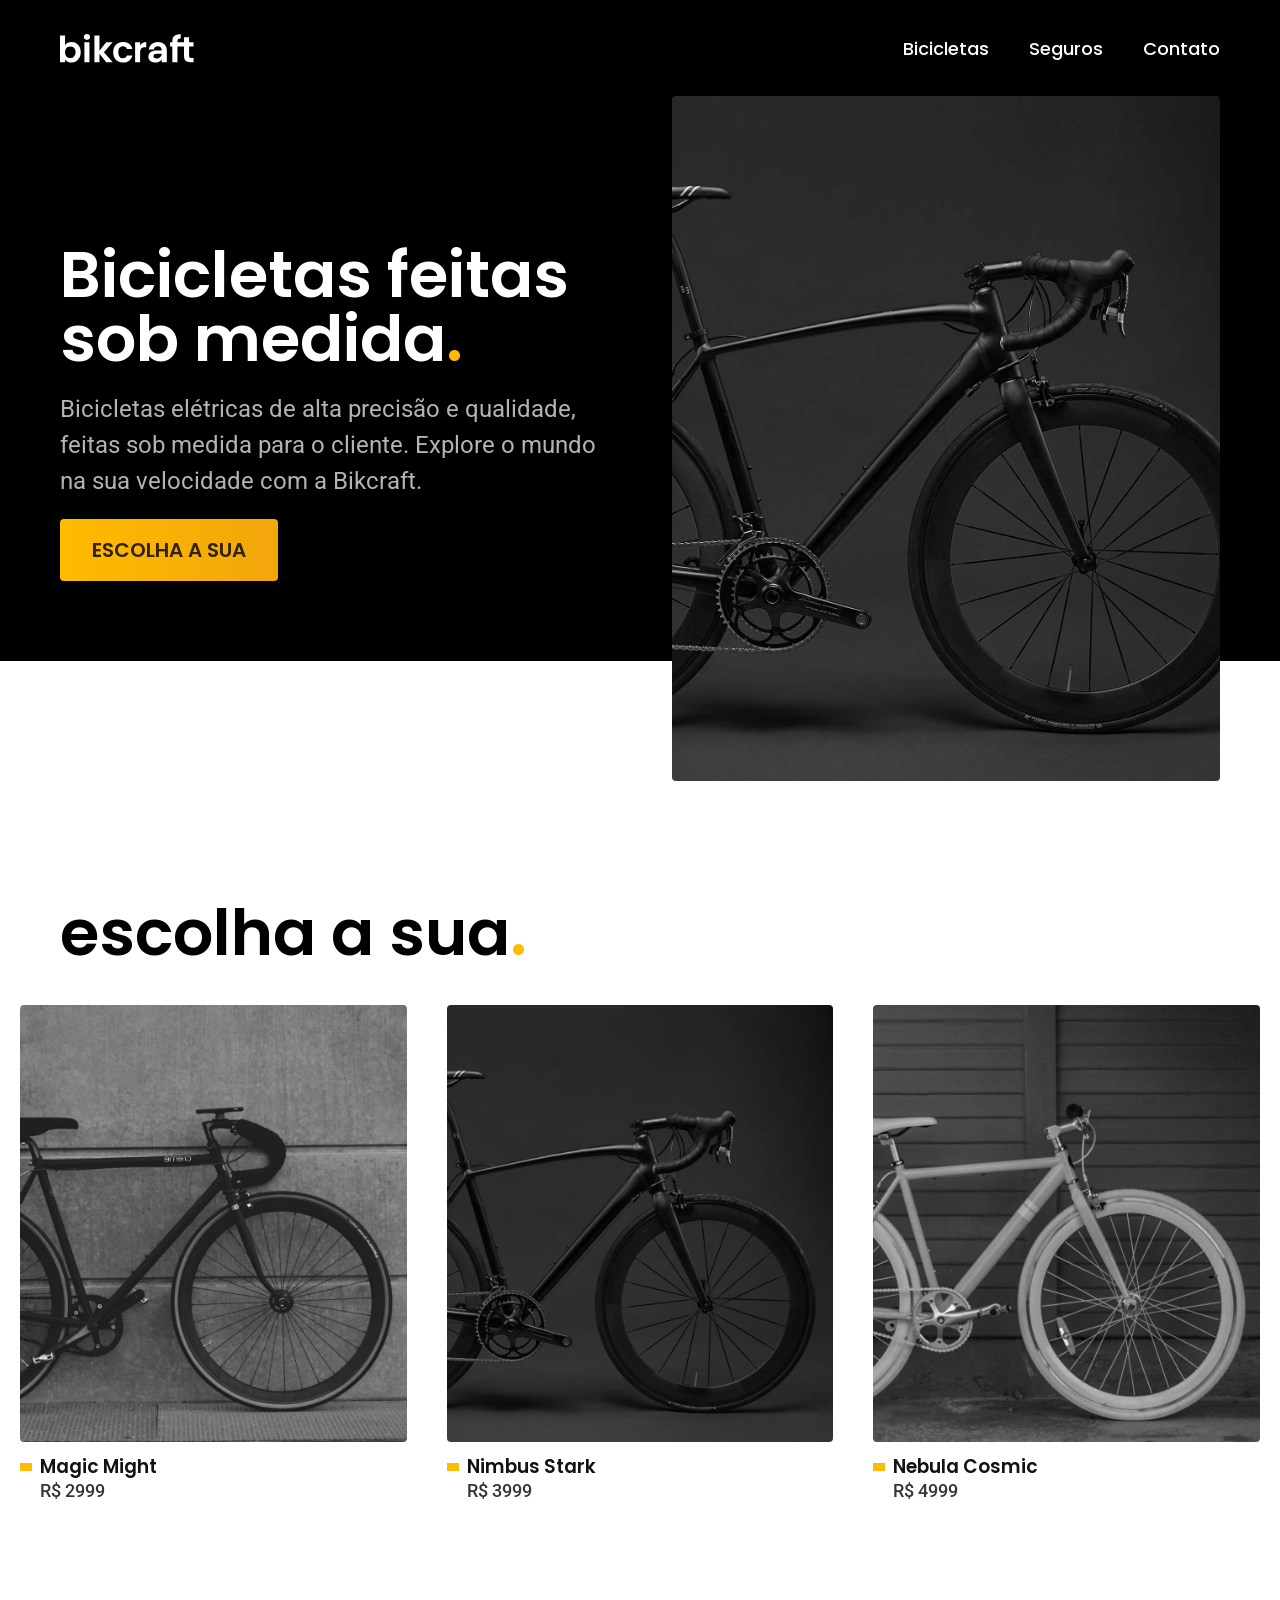
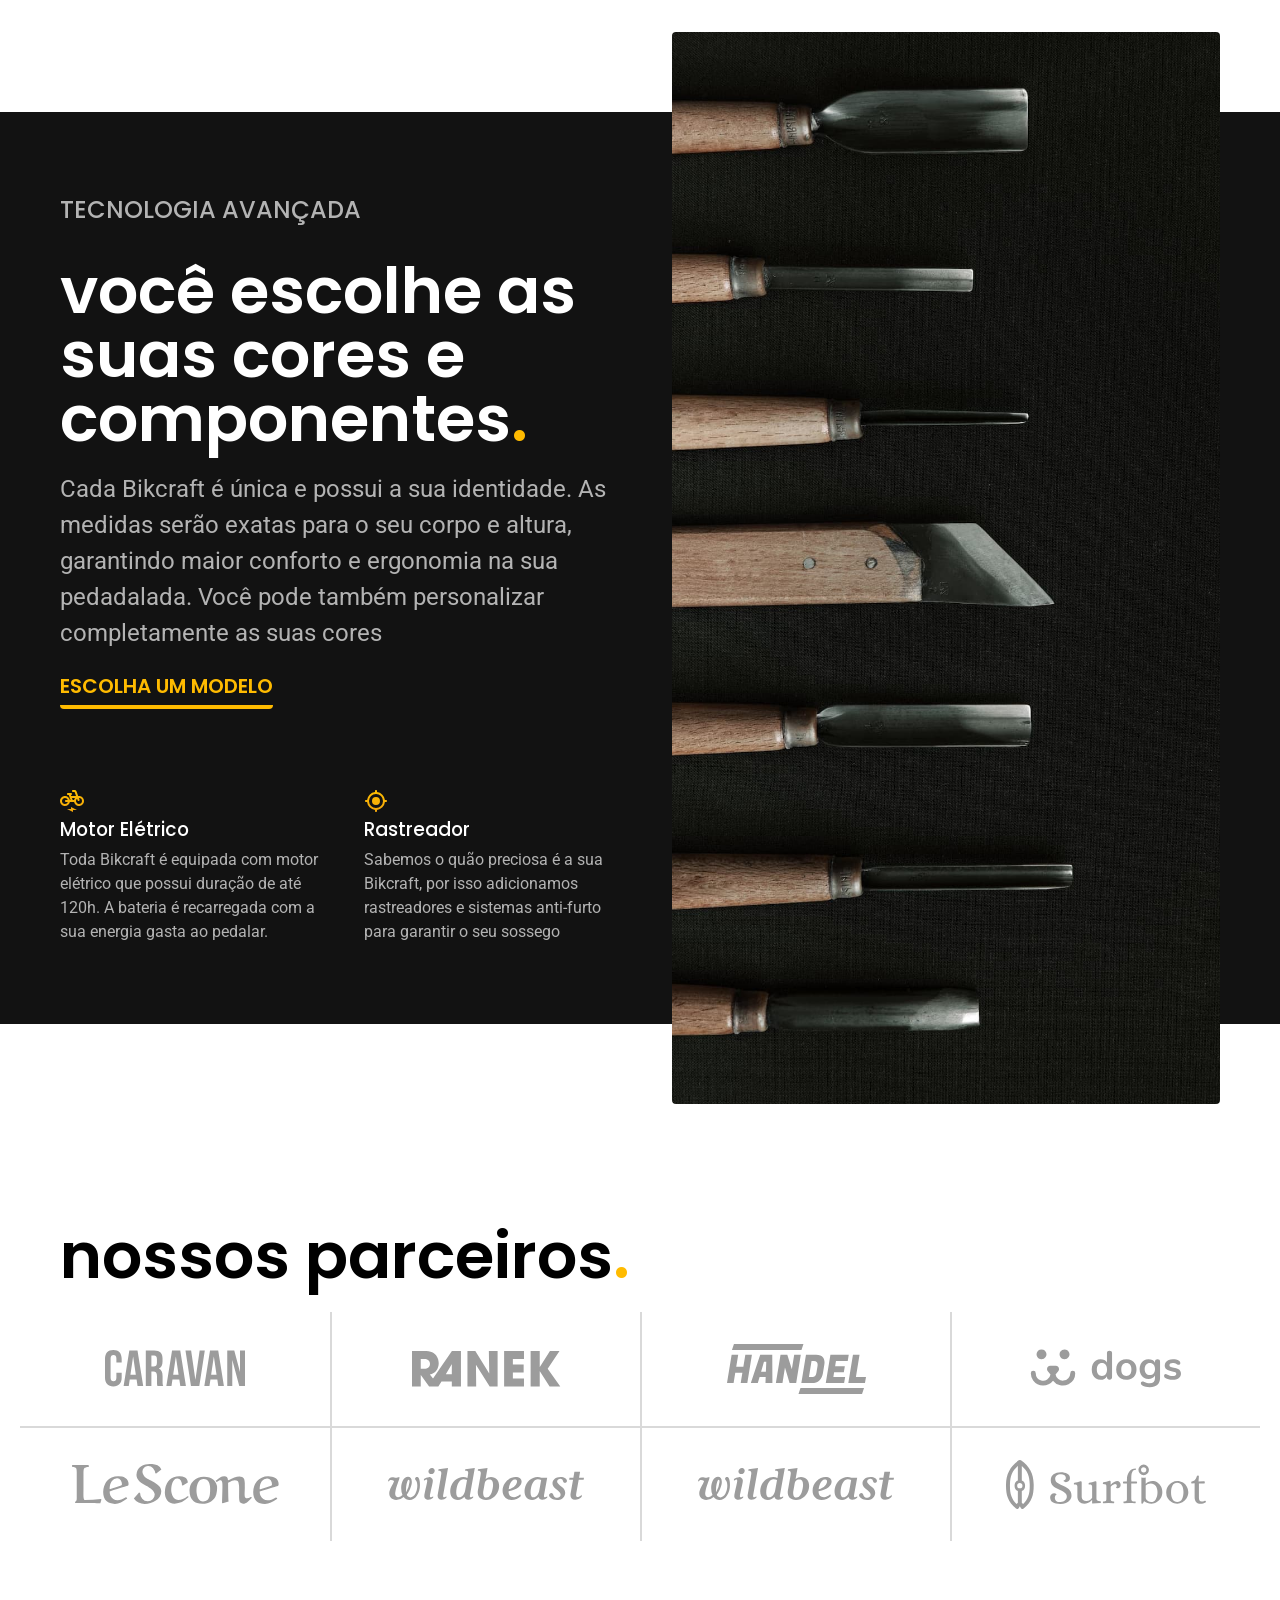
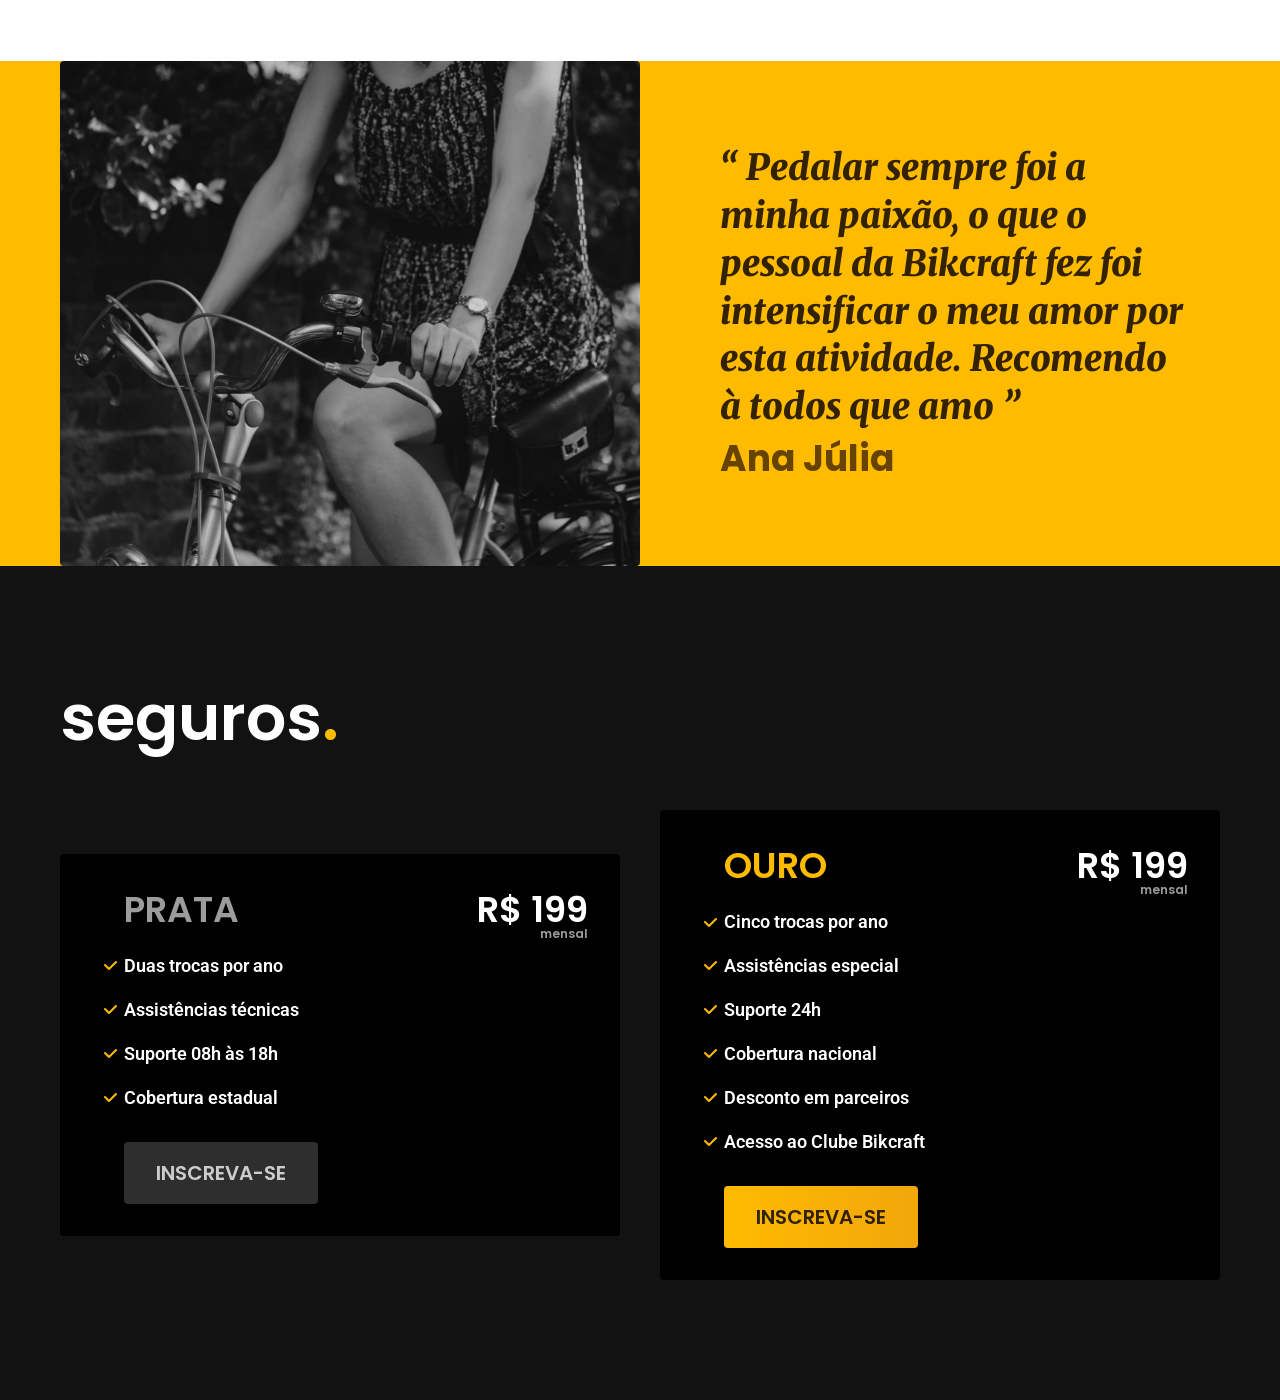
==== index.html @ 962ad700 "Adicionando seção de seguros" ====
<!DOCTYPE html>
<html lang="pt-br">

<head>
    <meta charset="UTF-8">
    <meta name="viewport" content="width=device-width, initial-scale=1.0">
    <link rel="preconnect" href="https://fonts.googleapis.com">
    <link rel="preconnect" href="https://fonts.gstatic.com" crossorigin>
    <link
        href="https://fonts.googleapis.com/css2?family=Merriweather:ital,opsz,wght@0,18..144,300..900;1,18..144,300..900&family=Poppins:ital,wght@0,100;0,200;0,300;0,400;0,500;0,600;0,700;0,800;0,900;1,100;1,200;1,300;1,400;1,500;1,600;1,700;1,800;1,900&family=Roboto:ital,wght@0,100..900;1,100..900&display=swap"
        rel="stylesheet">
    <link rel="stylesheet" href="./styles/styles.css">
    <title>Bikcraft</title>
</head>

<body>
    <header class="header">
        <div class="container">
            <img src="./assets/img/bikcraft.svg" alt="Logo da Bikcraft">
            <ul class=" header_links">
                <li><a href="./index.html">Bicicletas</a></li>
                <li><a href="./sobre.html">Seguros</a></li>
                <li><a href="./contato.html">Contato</a></li>
            </ul>
        </div>
    </header>
    <main class="principal">
        <div class="container">
            <div class="main_conteudo">
                <h1 class="titulo">Bicicletas feitas sob medida<span class="ponto">.</span></h1>
                <p class="texto">Bicicletas elétricas de alta precisão e qualidade,
                    feitas sob medida para o cliente. Explore o mundo na sua velocidade com a Bikcraft.</p>
                <a href="#" class="botao">Escolha a sua</a>
            </div>
            <picture>
                <img src="./assets/img/fotos/introducao.jpg" alt="foto de uma bicicleta da bikcraft">
            </picture>
        </div>
    </main>
    <article class="bicicletas espacamento">
        <h2 class="titulo preto container">escolha a sua<span class="ponto">.</span></h2>
        <ul class="bicicletas_lista container">
            <li class="bicicleta_card">
                <a href="#">
                    <img src="./assets/img/bicicletas/magic-home.jpg" alt="">
                    <h3>Magic Might</h3>
                    <span>R$ 2999</span>
                </a>
            </li>
            <li class="bicicleta_card">
                <a href="#">
                    <img src="./assets/img/bicicletas/nimbus-home.jpg" alt="">
                    <h3>Nimbus Stark</h3>
                    <span>R$ 3999</span>
                </a>
            </li>
            <li class="bicicleta_card">
                <a href="#">
                    <img src="./assets/img/bicicletas/nebula-home.jpg" alt="">
                    <h3>Nebula Cosmic</h3>
                    <span>R$ 4999</span>
                </a>
            </li>
        </ul>
    </article>
    <article class="tecnologias bg-preto">
        <div class="container">
            <div class="tecnologias_conteudo">
                <span class="span_texto">Tecnologia avançada</span>
                <h2 class="titulo">você escolhe as suas cores e componentes<span class="ponto">.</span></h2>
                <p class="texto">Cada Bikcraft é única e possui a sua identidade. As medidas serão exatas para o seu
                    corpo e
                    altura, garantindo maior conforto e ergonomia na sua pedadalada. Você pode também personalizar
                    completamente
                    as suas cores</p>
                <a href="" class="botao">Escolha um modelo</a>
                <ul>
                    <li>
                        <img src="./assets/img/icones/eletrica.svg" alt="ícone de bicicleta elétrica">
                        <h3>Motor Elétrico</h3>
                        <p>Toda Bikcraft é equipada com motor elétrico que possui duração de até 120h. A bateria é
                            recarregada
                            com a sua energia gasta ao pedalar.</p>
                    </li>
                    <li>
                        <img src="./assets/img/icones/rastreador.svg" alt="ícone de rastreador">
                        <h3>Rastreador</h3>
                        <p>Sabemos o quão preciosa é a sua Bikcraft, por isso adicionamos rastreadores e sistemas
                            anti-furto
                            para garantir o seu sossego</p>
                    </li>
                </ul>
            </div>
            <picture>
                <img src="./assets/img/fotos/tecnologia.jpg" alt="">
            </picture>
        </div>
    </article>
    <section class="parcerias espacamento">
        <h2 class="titulo preto container">nossos parceiros<span class="ponto">.</span></h2>
        <ul class="container">
            <li><img src="./assets/img/parceiros/caravan.svg" alt="Logo da caravan"></li>
            <li><img src="./assets/img/parceiros/ranek.svg" alt="Logo da ranek"></li>
            <li><img src="./assets/img/parceiros/handel.svg" alt="Logo da Handel"></li>
            <li><img src="./assets/img/parceiros/dogs.svg" alt="Logo da Dogs"></li>
            <li><img src="./assets/img/parceiros/lescone.svg" alt="Logo da LeScone"></li>
            <li><img src="./assets/img/parceiros/wildbeast.svg" alt="Logo da FlexBlog"></li>
            <li><img src="./assets/img/parceiros/wildbeast.svg" alt="Logo da Wildbeast"></li>
            <li><img src="./assets/img/parceiros/surfbot.svg" alt="Logo da Surfbot"></li>
        </ul>
    </section>
    <section class="depoimento">
        <div class="container">
            <picture><img src="./assets/img/fotos/depoimento.jpg" alt="Foto de uma mulher em uma bicicleta"></picture>
            <div class="depoimento_conteudo">
                <blockquote>
                    <p>“ Pedalar sempre foi a minha paixão, o que o pessoal da Bikcraft fez foi intensificar o meu
                        amor
                        por
                        esta atividade. Recomendo à todos que amo ”</p><span>Ana Júlia</span>
                </blockquote>
            </div>
        </div>
    </section>
    <article class="seguros espacamento bg-preto">
        <h2 class="titulo container">seguros<span class="ponto">.</span></h2>
        <ul class="cards_lista container">
            <li class="card">
                <div class="card_conteudo">
                    <h3>Prata</h3>
                    <ul>
                        <li class="card_lista">Duas trocas por ano</li>
                        <li class="card_lista">Assistências técnicas</li>
                        <li class="card_lista">Suporte 08h às 18h</li>
                        <li class="card_lista">Cobertura estadual</li>
                    </ul>
                    <a href="#" class="botao secundario">Inscreva-se</a>
                </div>
                <div class="card_preco">
                    <span>R$ 199<span>mensal</span></span>
                </div>
            </li>
            <li class="card">
                <div class="card_conteudo">
                    <h3>Ouro</h3>
                    <ul>
                        <li class="card_lista">Cinco trocas por ano</li>
                        <li class="card_lista">Assistências especial</li>
                        <li class="card_lista">Suporte 24h</li>
                        <li class="card_lista">Cobertura nacional</li>
                        <li class="card_lista">Desconto em parceiros</li>
                        <li class="card_lista">Acesso ao Clube Bikcraft</li>
                    </ul>
                    <a href="#" class="botao">Inscreva-se</a>
                </div>
                <div class="card_preco">
                    <span>R$ 199<span>mensal</span></span>
                </div>
                </div>
            </li>
        </ul>
    </article>
</body>

</html>
---- styles/styles.css ----
/* utilitários */
@import './utility/variaveis.css';
@import './utility/components.css';

/* global */
@import './global/global.css';
@import './global/header.css';
@import './global/footer.css';

/* home */
@import './home/principal.css';
@import './home/bicicletas.css';
@import './home/tecnologias.css';
@import './home/parcerias.css';
@import './home/depoimento.css';
@import './home/seguros.css';
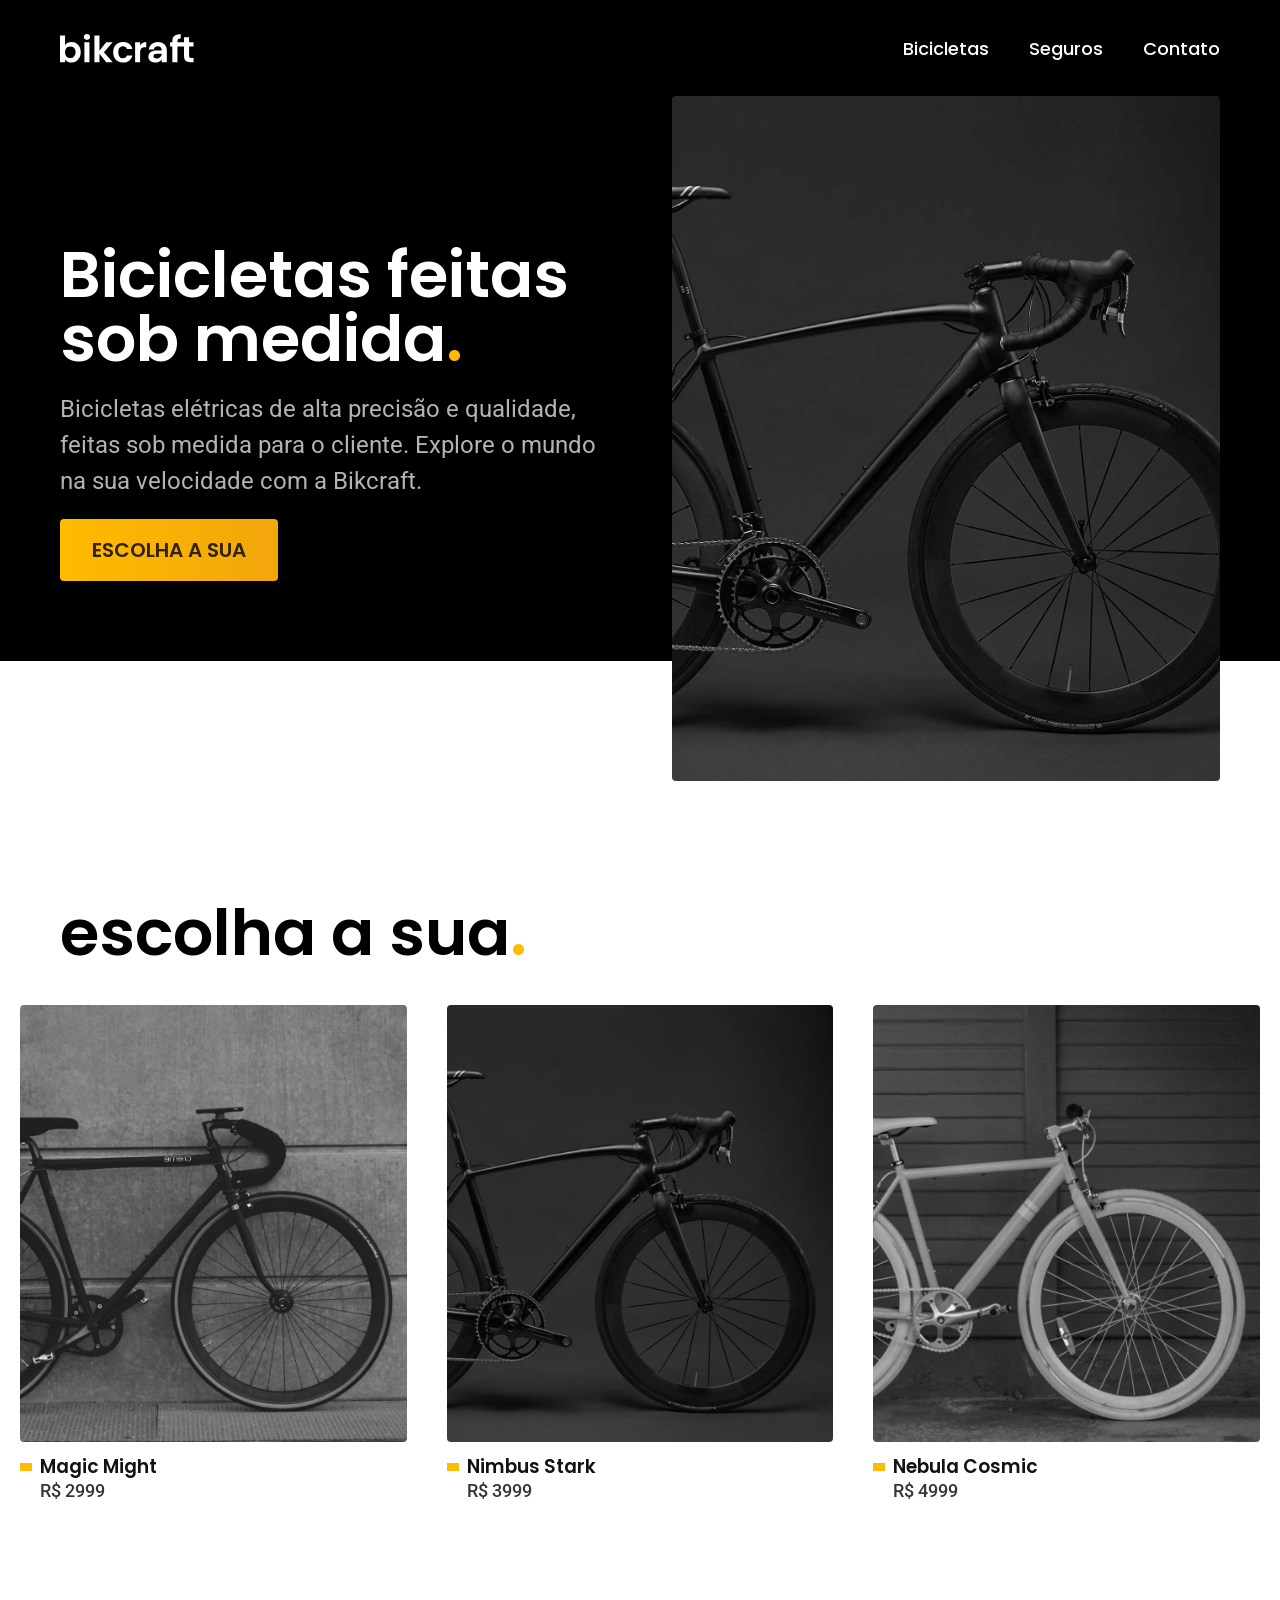
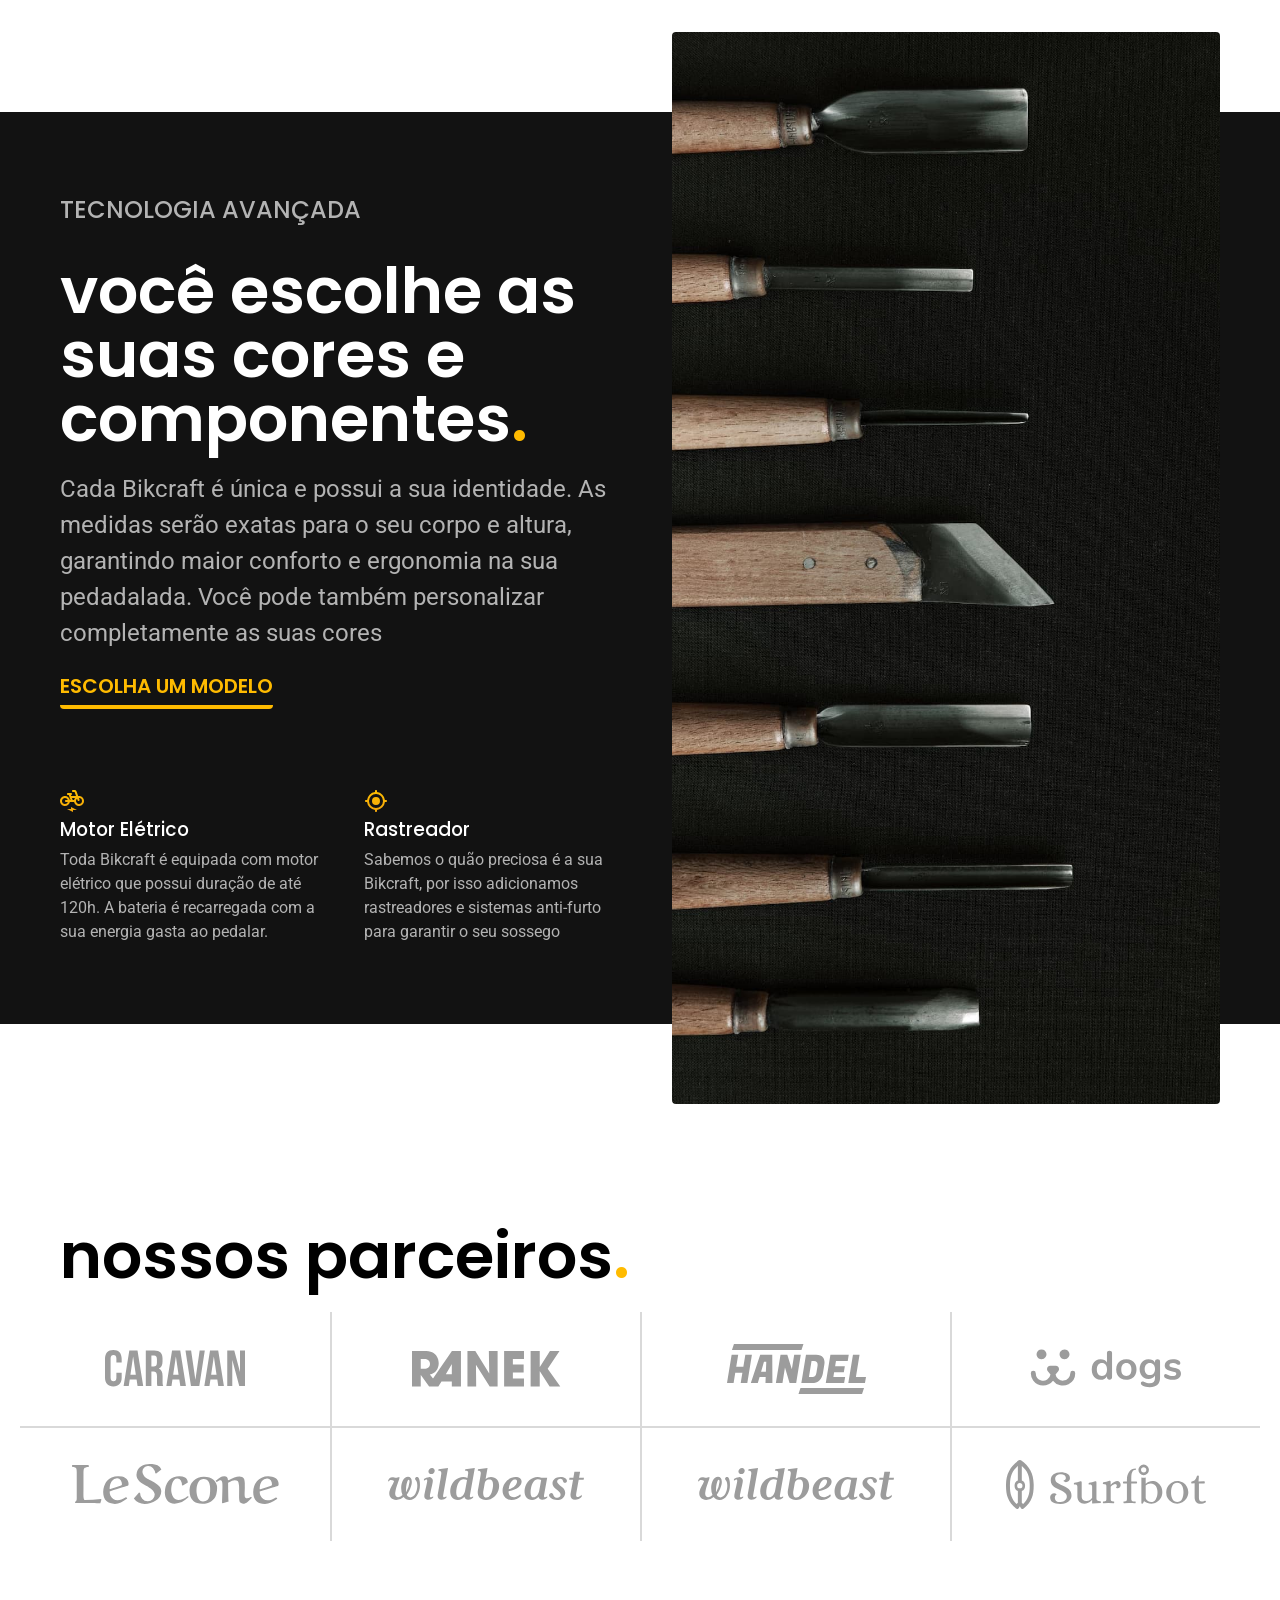
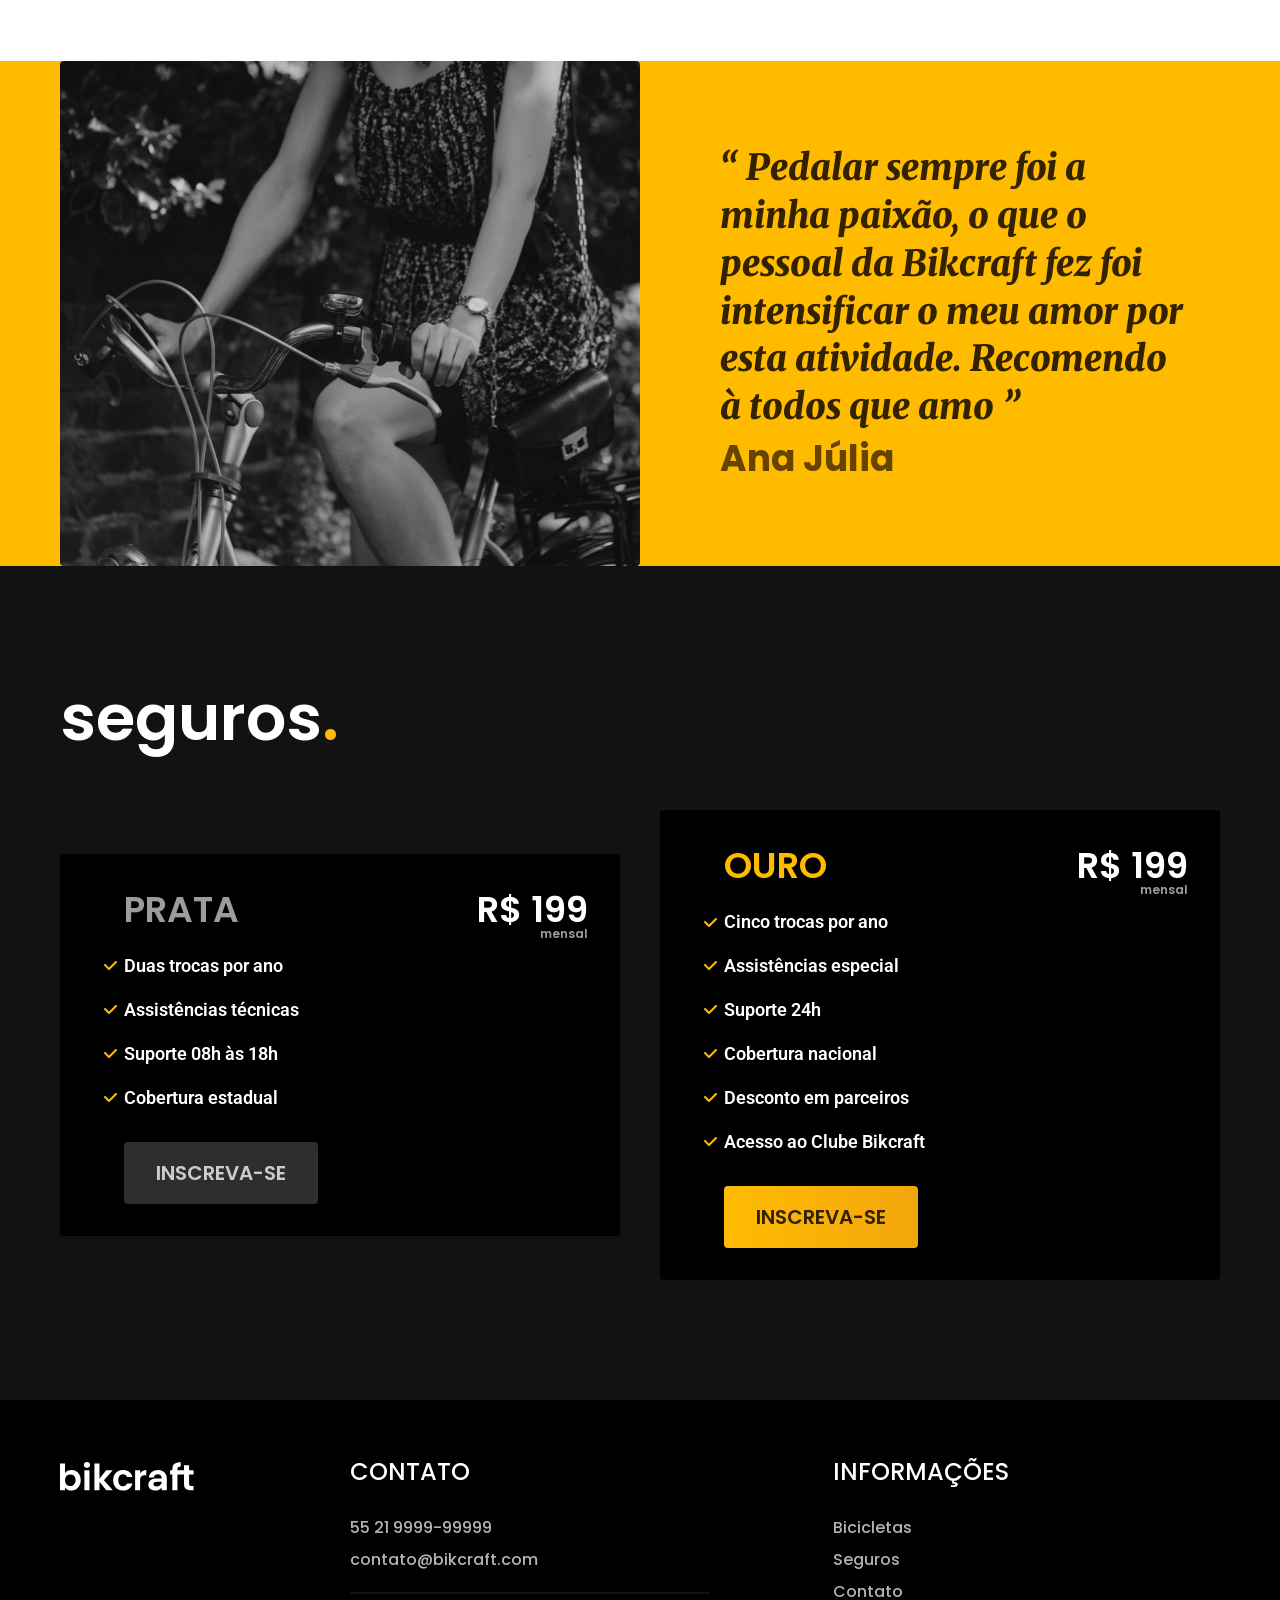
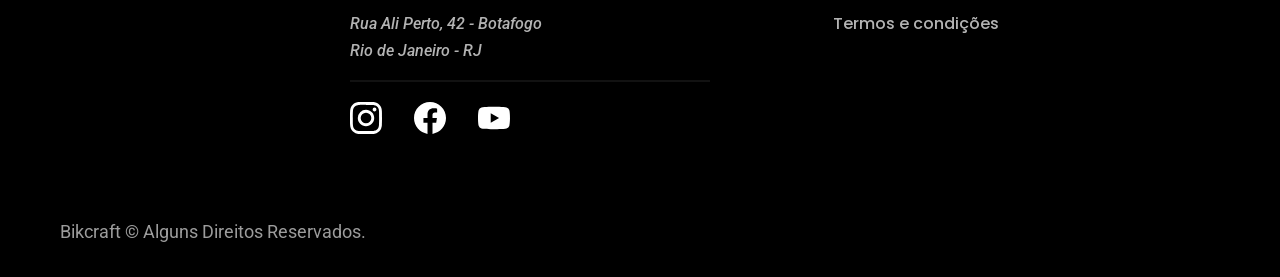
==== commit bcd6cf51: "Adicionando footer + pequenos ajustes" ====
--- a/index.html
+++ b/index.html
@@ -160,6 +160,45 @@
             </li>
         </ul>
     </article>
+    <footer class="footer">
+        <div class="container">
+            <picture>
+                <img src="./assets/img/bikcraft.svg" alt="Logo da Bikcraft">
+            </picture>
+            <div class="footer_contato">
+                <h2>Contato</h2>
+                <div class="contatos">
+                    <ul class="contato_lista">
+                        <li><a href="tel:+55 21 9999-99999">55 21 9999-99999</a></li>
+                        <li><a href="mailto:contato@bikcraft.com">contato@bikcraft.com</a></li>
+                    </ul>
+                    <ul class="endereco">
+                        <li>
+                            <address>Rua Ali Perto, 42 - Botafogo</address>
+                        </li>
+                        <li>
+                            <address>Rio de Janeiro - RJ</address>
+                        </li>
+                    </ul>
+                </div>
+                <ul class="redes">
+                    <li><a href="#"><img src="./assets/img/redes/instagram.svg" alt="Logo do Instagram"></a></li>
+                    <li><a href="#"><img src="./assets/img/redes/facebook.svg" alt="Logo do FaceBook"></a></li>
+                    <li><a href="#"><img src="./assets/img/redes/youtube.svg" alt="Logo do YouTube"></a></li>
+                </ul>
+            </div>
+            <div class="footer_informacao">
+                <h2>Informações</h2>
+                <ul class="informacao_lista">
+                    <li><a href="#">Bicicletas</a></li>
+                    <li><a href="#">Seguros</a></li>
+                    <li><a href="#">Contato</a></li>
+                    <li><a href="#">Termos e condições</a></li>
+                </ul>
+            </div>
+        </div>
+        <p class="copyright">Bikcraft © Alguns Direitos Reservados.</p>
+    </footer>
 </body>
 
 </html>
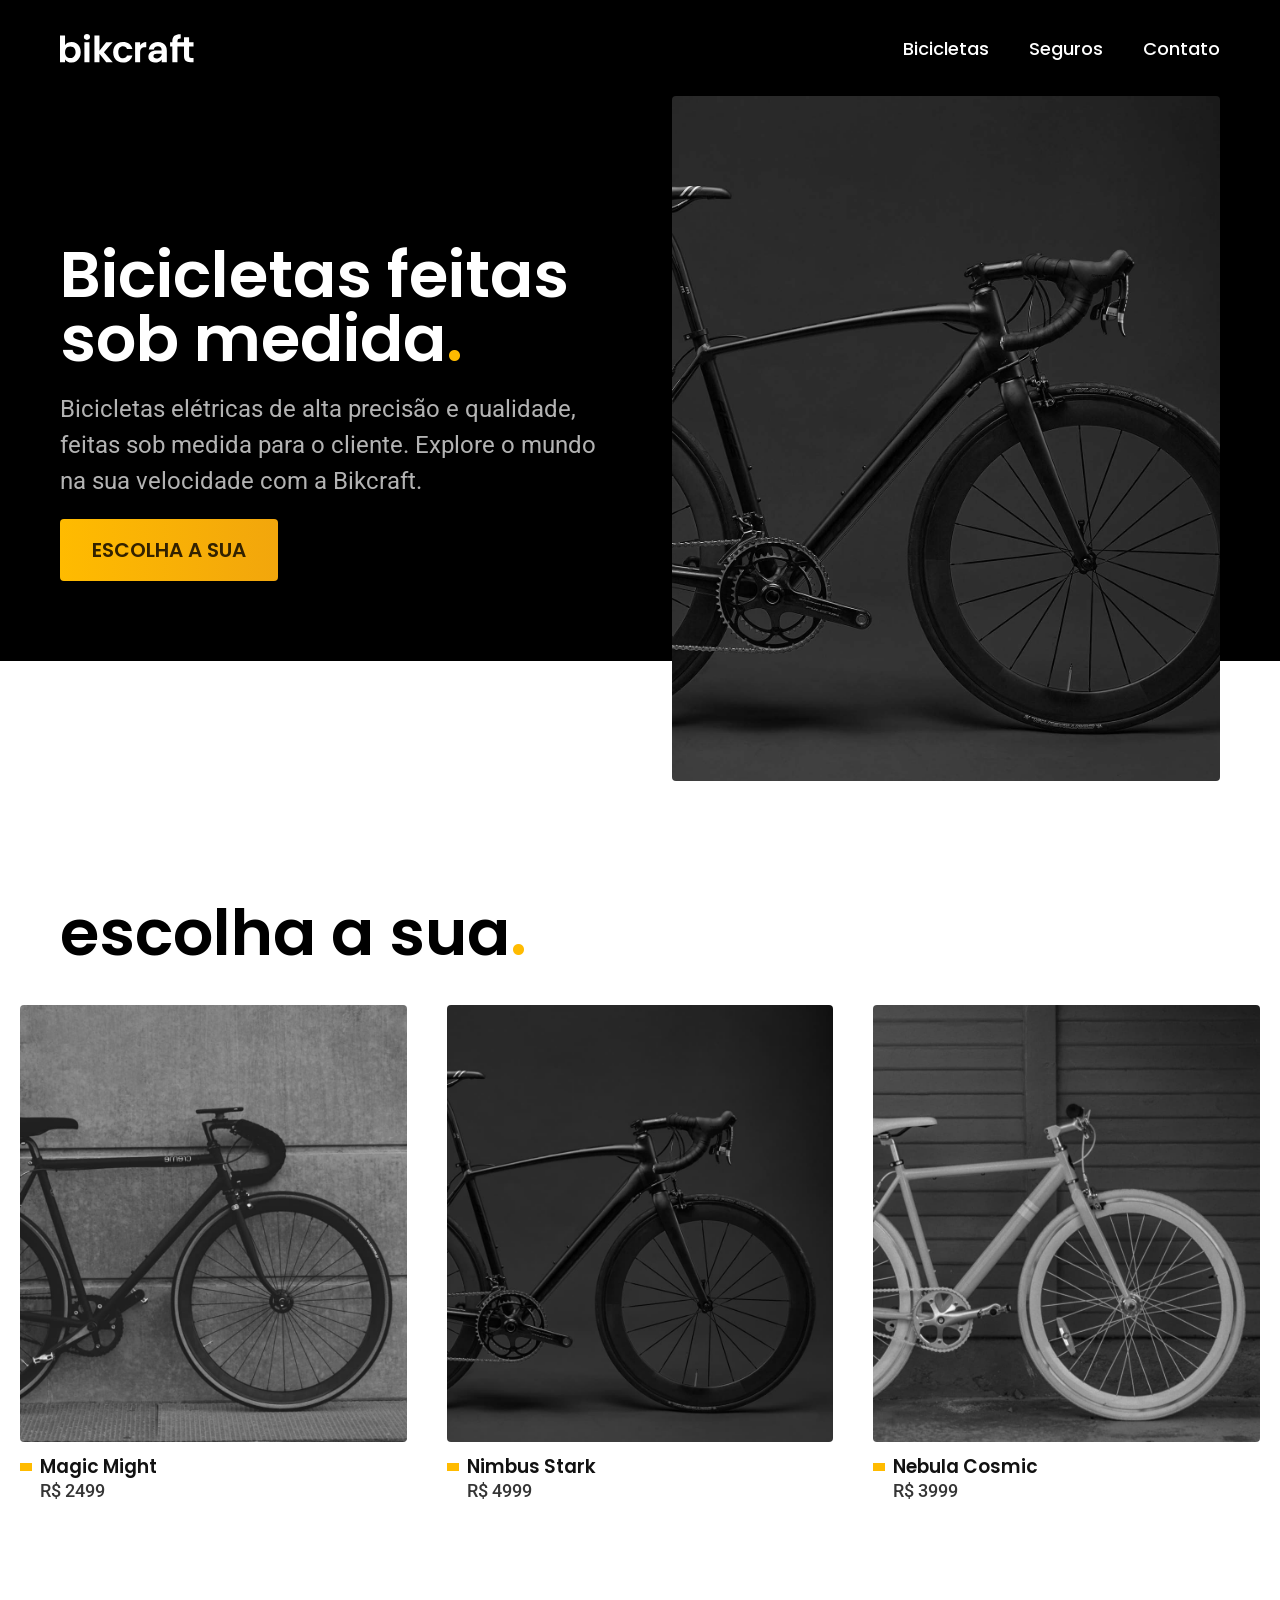
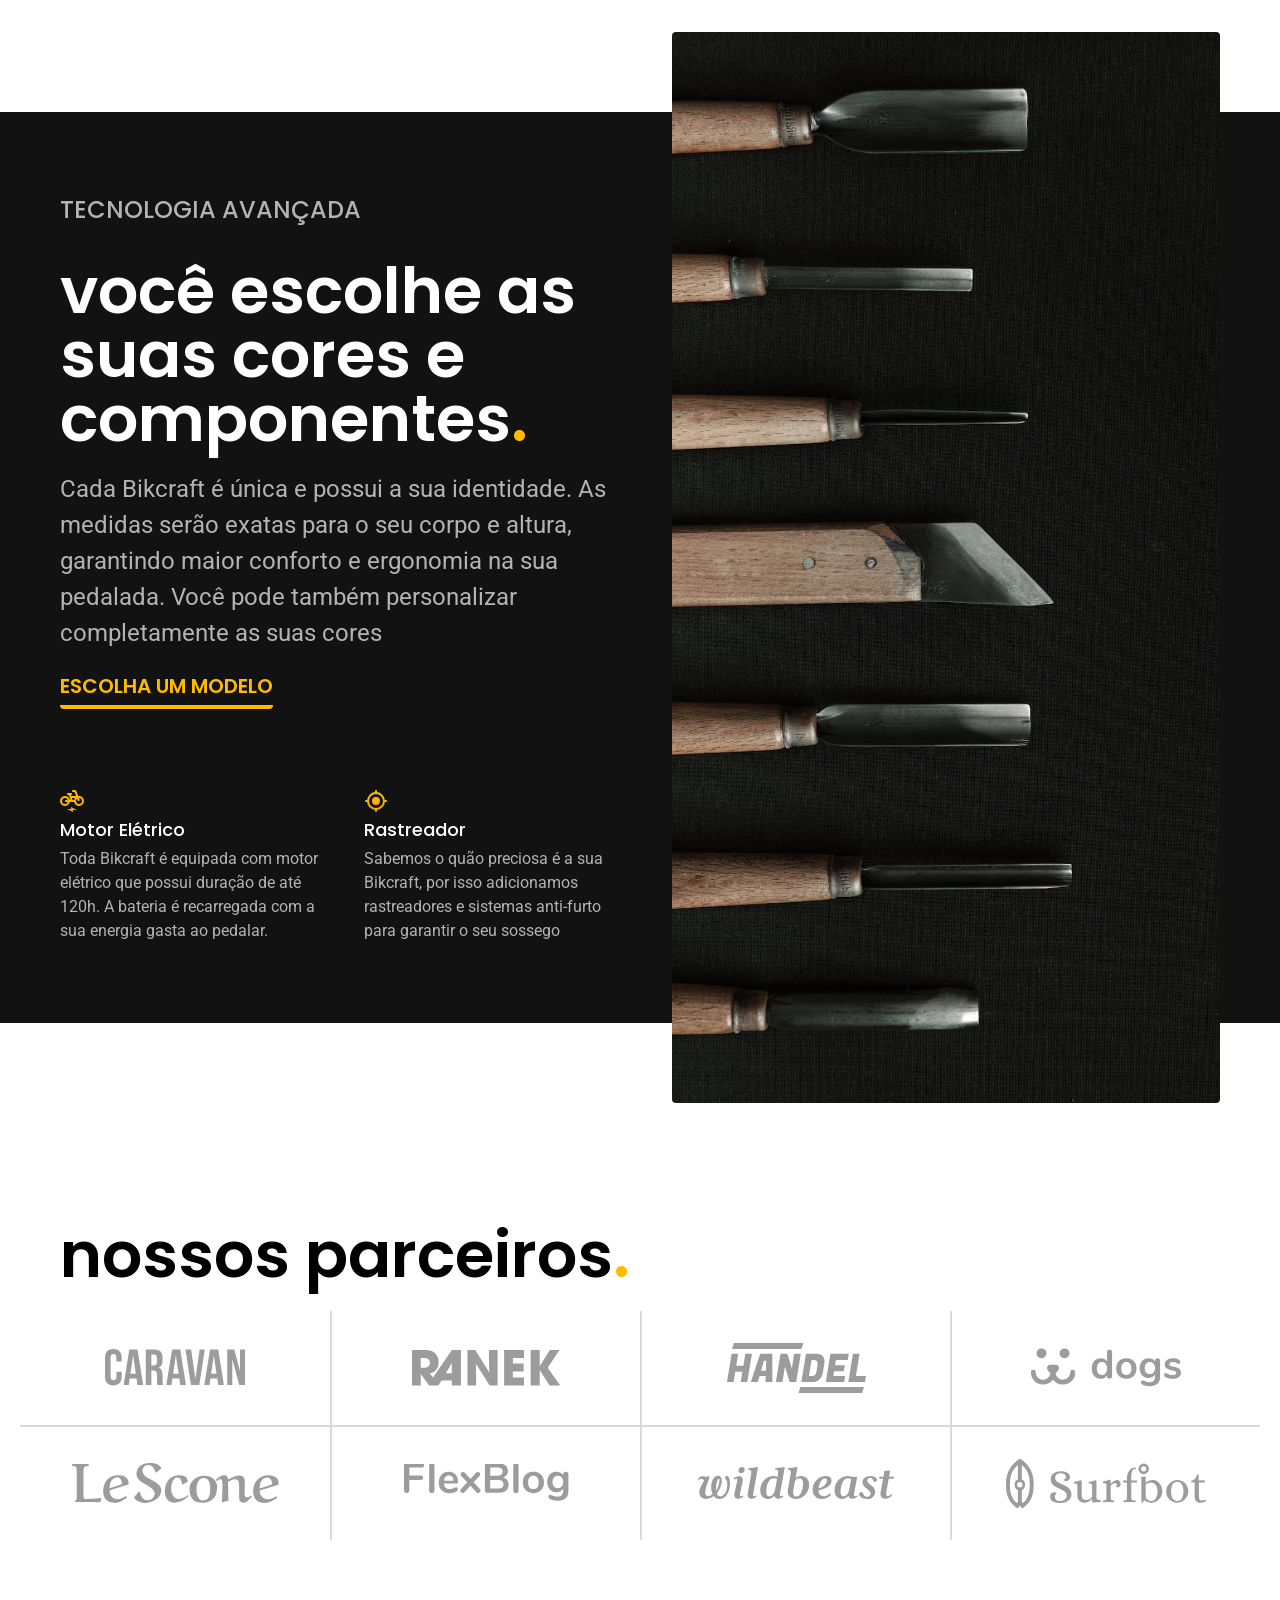
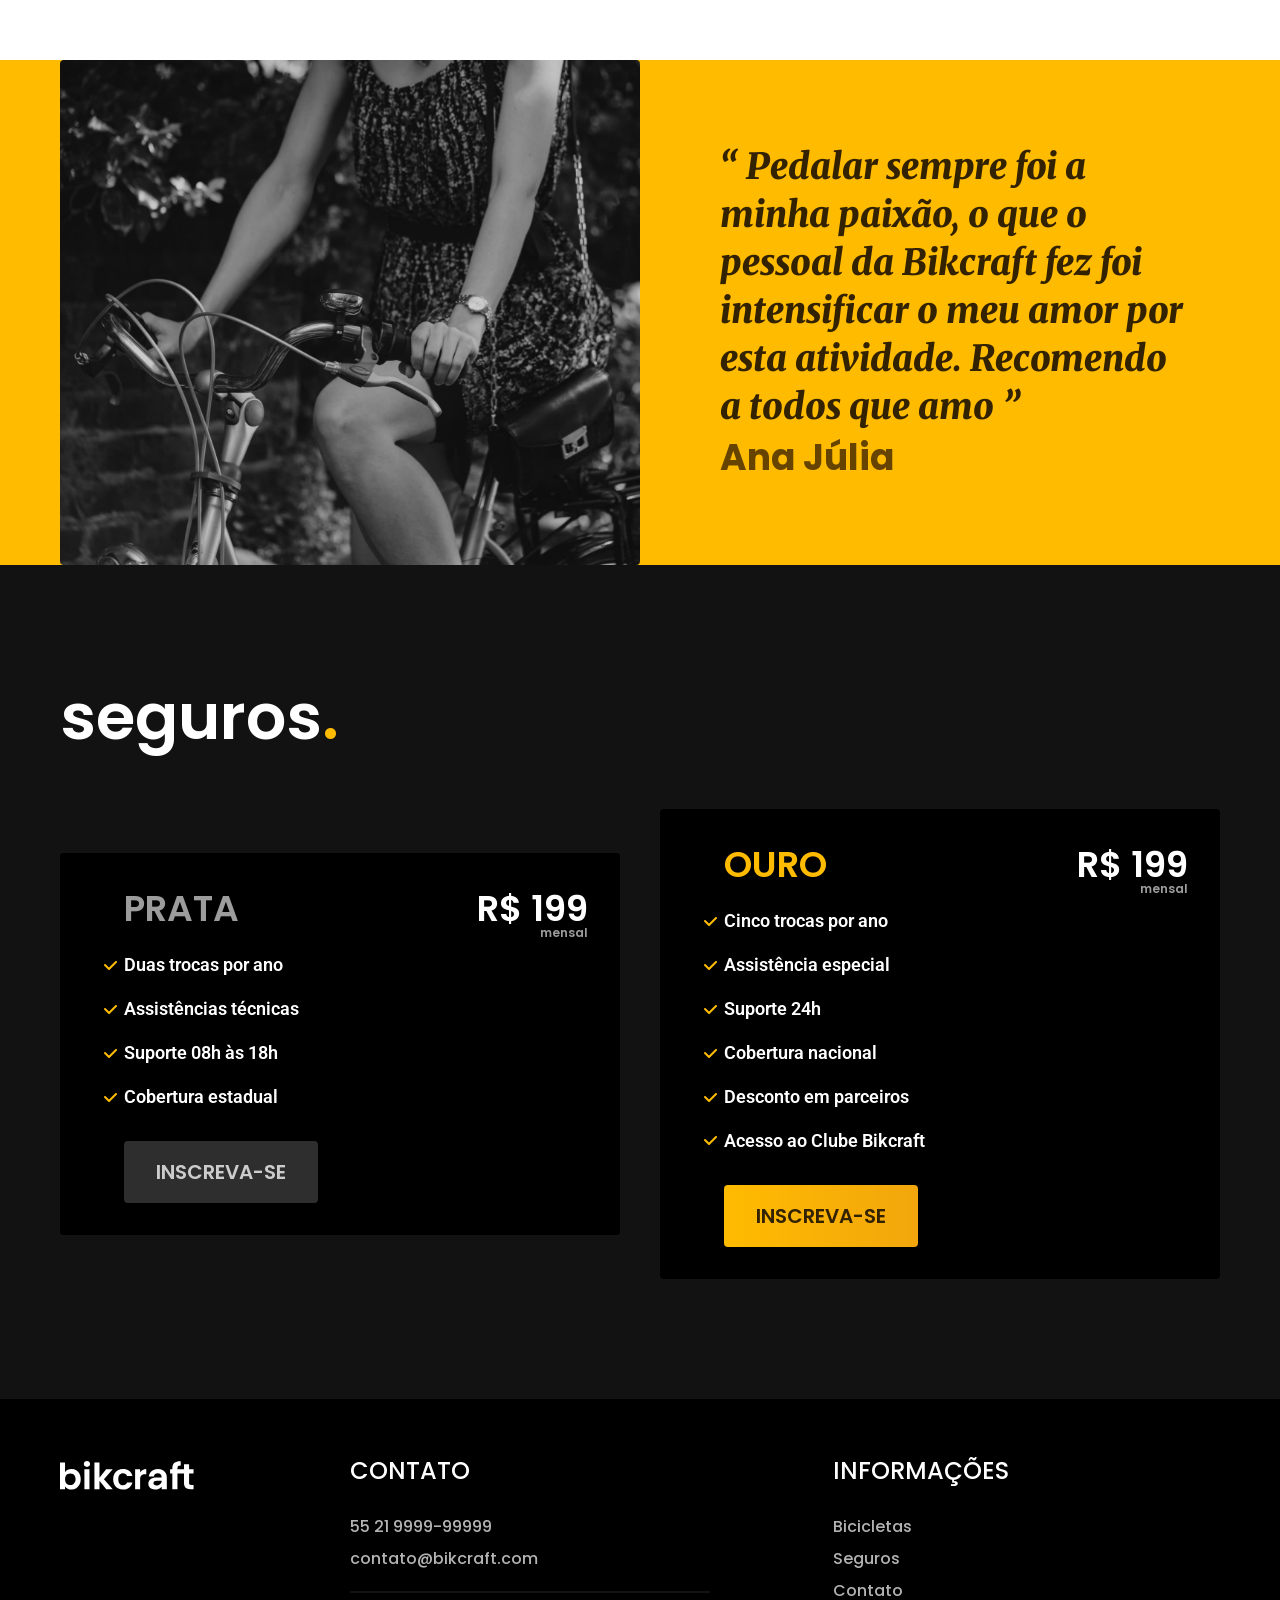
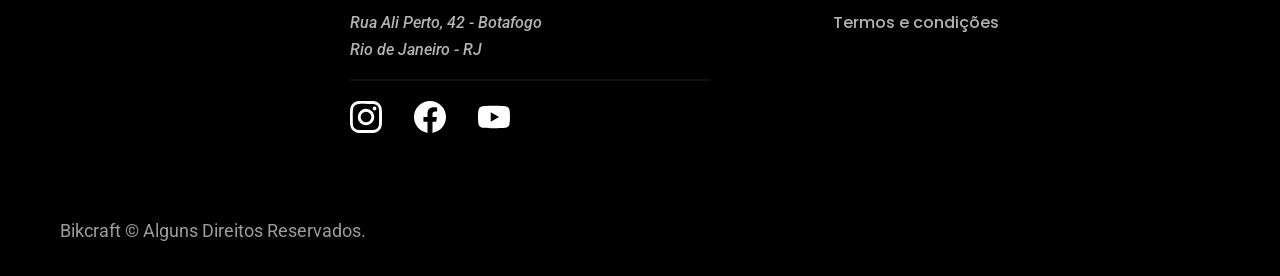
==== commit 50b1d1e2: "Corrigindo erros" ====
--- a/index.html
+++ b/index.html
@@ -4,11 +4,6 @@
 <head>
     <meta charset="UTF-8">
     <meta name="viewport" content="width=device-width, initial-scale=1.0">
-    <link rel="preconnect" href="https://fonts.googleapis.com">
-    <link rel="preconnect" href="https://fonts.gstatic.com" crossorigin>
-    <link
-        href="https://fonts.googleapis.com/css2?family=Merriweather:ital,opsz,wght@0,18..144,300..900;1,18..144,300..900&family=Poppins:ital,wght@0,100;0,200;0,300;0,400;0,500;0,600;0,700;0,800;0,900;1,100;1,200;1,300;1,400;1,500;1,600;1,700;1,800;1,900&family=Roboto:ital,wght@0,100..900;1,100..900&display=swap"
-        rel="stylesheet">
     <link rel="stylesheet" href="./styles/styles.css">
     <title>Bikcraft</title>
 </head>
@@ -16,21 +11,23 @@
 <body>
     <header class="header">
         <div class="container">
-            <img src="./assets/img/bikcraft.svg" alt="Logo da Bikcraft">
-            <ul class=" header_links">
-                <li><a href="./index.html">Bicicletas</a></li>
-                <li><a href="./sobre.html">Seguros</a></li>
-                <li><a href="./contato.html">Contato</a></li>
+            <a href="./index.html">
+                <img src="./assets/img/bikcraft.svg" alt="Logo da Bikcraft">
+            </a>
+            <ul class="header-links">
+                <li><a href="./html/bicicletas.html">Bicicletas</a></li>
+                <li><a href="./html/seguros.html">Seguros</a></li>
+                <li><a href="./html/contato.html">Contato</a></li>
             </ul>
         </div>
     </header>
     <main class="principal">
         <div class="container">
-            <div class="main_conteudo">
+            <div class="main-conteudo">
                 <h1 class="titulo">Bicicletas feitas sob medida<span class="ponto">.</span></h1>
                 <p class="texto">Bicicletas elétricas de alta precisão e qualidade,
                     feitas sob medida para o cliente. Explore o mundo na sua velocidade com a Bikcraft.</p>
-                <a href="#" class="botao">Escolha a sua</a>
+                <a href="./html/bicicletas.html" class="botao">Escolha a sua</a>
             </div>
             <picture>
                 <img src="./assets/img/fotos/introducao.jpg" alt="foto de uma bicicleta da bikcraft">
@@ -39,41 +36,41 @@
     </main>
     <article class="bicicletas espacamento">
         <h2 class="titulo preto container">escolha a sua<span class="ponto">.</span></h2>
-        <ul class="bicicletas_lista container">
-            <li class="bicicleta_card">
-                <a href="#">
+        <ul class="bicicletas-lista container">
+            <li class="bicicleta-card">
+                <a href="./bicicleta/magic.html">
                     <img src="./assets/img/bicicletas/magic-home.jpg" alt="">
                     <h3>Magic Might</h3>
-                    <span>R$ 2999</span>
+                    <span>R$ 2499</span>
                 </a>
             </li>
-            <li class="bicicleta_card">
-                <a href="#">
+            <li class="bicicleta-card">
+                <a href="./bicicleta/nimbus.html">
                     <img src="./assets/img/bicicletas/nimbus-home.jpg" alt="">
                     <h3>Nimbus Stark</h3>
+                    <span>R$ 4999</span>
+                </a>
+            </li>
+            <li class="bicicleta-card">
+                <a href="./bicicleta/nebula.html">
+                    <img src="./assets/img/bicicletas/nebula-home.jpg" alt="">
+                    <h3>Nebula Cosmic</h3>
                     <span>R$ 3999</span>
                 </a>
             </li>
-            <li class="bicicleta_card">
-                <a href="#">
-                    <img src="./assets/img/bicicletas/nebula-home.jpg" alt="">
-                    <h3>Nebula Cosmic</h3>
-                    <span>R$ 4999</span>
-                </a>
-            </li>
         </ul>
     </article>
-    <article class="tecnologias bg-preto">
-        <div class="container">
-            <div class="tecnologias_conteudo">
-                <span class="span_texto">Tecnologia avançada</span>
+    <article class="tecnologias bg-secundario">
+        <div class="container">
+            <div class="tecnologias-conteudo">
+                <span class="span-texto">Tecnologia avançada</span>
                 <h2 class="titulo">você escolhe as suas cores e componentes<span class="ponto">.</span></h2>
                 <p class="texto">Cada Bikcraft é única e possui a sua identidade. As medidas serão exatas para o seu
                     corpo e
-                    altura, garantindo maior conforto e ergonomia na sua pedadalada. Você pode também personalizar
+                    altura, garantindo maior conforto e ergonomia na sua pedalada. Você pode também personalizar
                     completamente
                     as suas cores</p>
-                <a href="" class="botao">Escolha um modelo</a>
+                <a href="./html/bicicletas.html" class="botao">Escolha um modelo</a>
                 <ul>
                     <li>
                         <img src="./assets/img/icones/eletrica.svg" alt="ícone de bicicleta elétrica">
@@ -104,7 +101,7 @@
             <li><img src="./assets/img/parceiros/handel.svg" alt="Logo da Handel"></li>
             <li><img src="./assets/img/parceiros/dogs.svg" alt="Logo da Dogs"></li>
             <li><img src="./assets/img/parceiros/lescone.svg" alt="Logo da LeScone"></li>
-            <li><img src="./assets/img/parceiros/wildbeast.svg" alt="Logo da FlexBlog"></li>
+            <li><img src="./assets/img/parceiros/flexblog.svg" alt="Logo da FlexBlog"></li>
             <li><img src="./assets/img/parceiros/wildbeast.svg" alt="Logo da Wildbeast"></li>
             <li><img src="./assets/img/parceiros/surfbot.svg" alt="Logo da Surfbot"></li>
         </ul>
@@ -112,50 +109,49 @@
     <section class="depoimento">
         <div class="container">
             <picture><img src="./assets/img/fotos/depoimento.jpg" alt="Foto de uma mulher em uma bicicleta"></picture>
-            <div class="depoimento_conteudo">
+            <div class="depoimento-conteudo">
                 <blockquote>
                     <p>“ Pedalar sempre foi a minha paixão, o que o pessoal da Bikcraft fez foi intensificar o meu
                         amor
                         por
-                        esta atividade. Recomendo à todos que amo ”</p><span>Ana Júlia</span>
+                        esta atividade. Recomendo a todos que amo ”</p><span>Ana Júlia</span>
                 </blockquote>
             </div>
         </div>
     </section>
-    <article class="seguros espacamento bg-preto">
+    <article class="seguros espacamento bg-secundario">
         <h2 class="titulo container">seguros<span class="ponto">.</span></h2>
-        <ul class="cards_lista container">
+        <ul class="cards-lista container">
             <li class="card">
-                <div class="card_conteudo">
+                <div class="card-conteudo">
                     <h3>Prata</h3>
                     <ul>
-                        <li class="card_lista">Duas trocas por ano</li>
-                        <li class="card_lista">Assistências técnicas</li>
-                        <li class="card_lista">Suporte 08h às 18h</li>
-                        <li class="card_lista">Cobertura estadual</li>
+                        <li class="card-lista">Duas trocas por ano</li>
+                        <li class="card-lista">Assistências técnicas</li>
+                        <li class="card-lista">Suporte 08h às 18h</li>
+                        <li class="card-lista">Cobertura estadual</li>
                     </ul>
                     <a href="#" class="botao secundario">Inscreva-se</a>
                 </div>
-                <div class="card_preco">
+                <div class="card-preco">
                     <span>R$ 199<span>mensal</span></span>
                 </div>
             </li>
             <li class="card">
-                <div class="card_conteudo">
+                <div class="card-conteudo">
                     <h3>Ouro</h3>
                     <ul>
-                        <li class="card_lista">Cinco trocas por ano</li>
-                        <li class="card_lista">Assistências especial</li>
-                        <li class="card_lista">Suporte 24h</li>
-                        <li class="card_lista">Cobertura nacional</li>
-                        <li class="card_lista">Desconto em parceiros</li>
-                        <li class="card_lista">Acesso ao Clube Bikcraft</li>
+                        <li class="card-lista">Cinco trocas por ano</li>
+                        <li class="card-lista">Assistência especial</li>
+                        <li class="card-lista">Suporte 24h</li>
+                        <li class="card-lista">Cobertura nacional</li>
+                        <li class="card-lista">Desconto em parceiros</li>
+                        <li class="card-lista">Acesso ao Clube Bikcraft</li>
                     </ul>
                     <a href="#" class="botao">Inscreva-se</a>
                 </div>
-                <div class="card_preco">
+                <div class="card-preco">
                     <span>R$ 199<span>mensal</span></span>
-                </div>
                 </div>
             </li>
         </ul>
@@ -165,10 +161,10 @@
             <picture>
                 <img src="./assets/img/bikcraft.svg" alt="Logo da Bikcraft">
             </picture>
-            <div class="footer_contato">
+            <div class="footer-contato">
                 <h2>Contato</h2>
                 <div class="contatos">
-                    <ul class="contato_lista">
+                    <ul class="contato-lista">
                         <li><a href="tel:+55 21 9999-99999">55 21 9999-99999</a></li>
                         <li><a href="mailto:contato@bikcraft.com">contato@bikcraft.com</a></li>
                     </ul>
@@ -183,17 +179,17 @@
                 </div>
                 <ul class="redes">
                     <li><a href="#"><img src="./assets/img/redes/instagram.svg" alt="Logo do Instagram"></a></li>
-                    <li><a href="#"><img src="./assets/img/redes/facebook.svg" alt="Logo do FaceBook"></a></li>
+                    <li><a href="#"><img src="./assets/img/redes/facebook.svg" alt="Logo do Facebook"></a></li>
                     <li><a href="#"><img src="./assets/img/redes/youtube.svg" alt="Logo do YouTube"></a></li>
                 </ul>
             </div>
-            <div class="footer_informacao">
+            <div class="footer-informacao">
                 <h2>Informações</h2>
-                <ul class="informacao_lista">
-                    <li><a href="#">Bicicletas</a></li>
-                    <li><a href="#">Seguros</a></li>
-                    <li><a href="#">Contato</a></li>
-                    <li><a href="#">Termos e condições</a></li>
+                <ul class="informacao-lista">
+                    <li><a href="./html/bicicletas.html">Bicicletas</a></li>
+                    <li><a href="./html/seguros.html">Seguros</a></li>
+                    <li><a href="./html/contato.html">Contato</a></li>
+                    <li><a href="./html/termos.html">Termos e condições</a></li>
                 </ul>
             </div>
         </div>
--- a/styles/styles.css
+++ b/styles/styles.css
@@ -13,4 +13,24 @@
 @import './home/tecnologias.css';
 @import './home/parcerias.css';
 @import './home/depoimento.css';
-@import './home/seguros.css';+@import './home/seguros.css';
+
+/* Bicicletas */
+@import './bicicletas/main.css';
+
+/* Bicicleta */
+@import './bicicleta/main.css';
+@import './bicicleta/bicicletas.css';
+@import './bicicleta/seguro.css';
+
+/* Seguros */
+@import './seguros/main.css';
+@import './seguros/vantagens.css';
+@import './seguros/perguntas.css';
+
+/* Contato */
+@import './contato/main.css';
+@import './contato/locais.css';
+
+/* Termos e condições */
+@import './termos/main.css';
